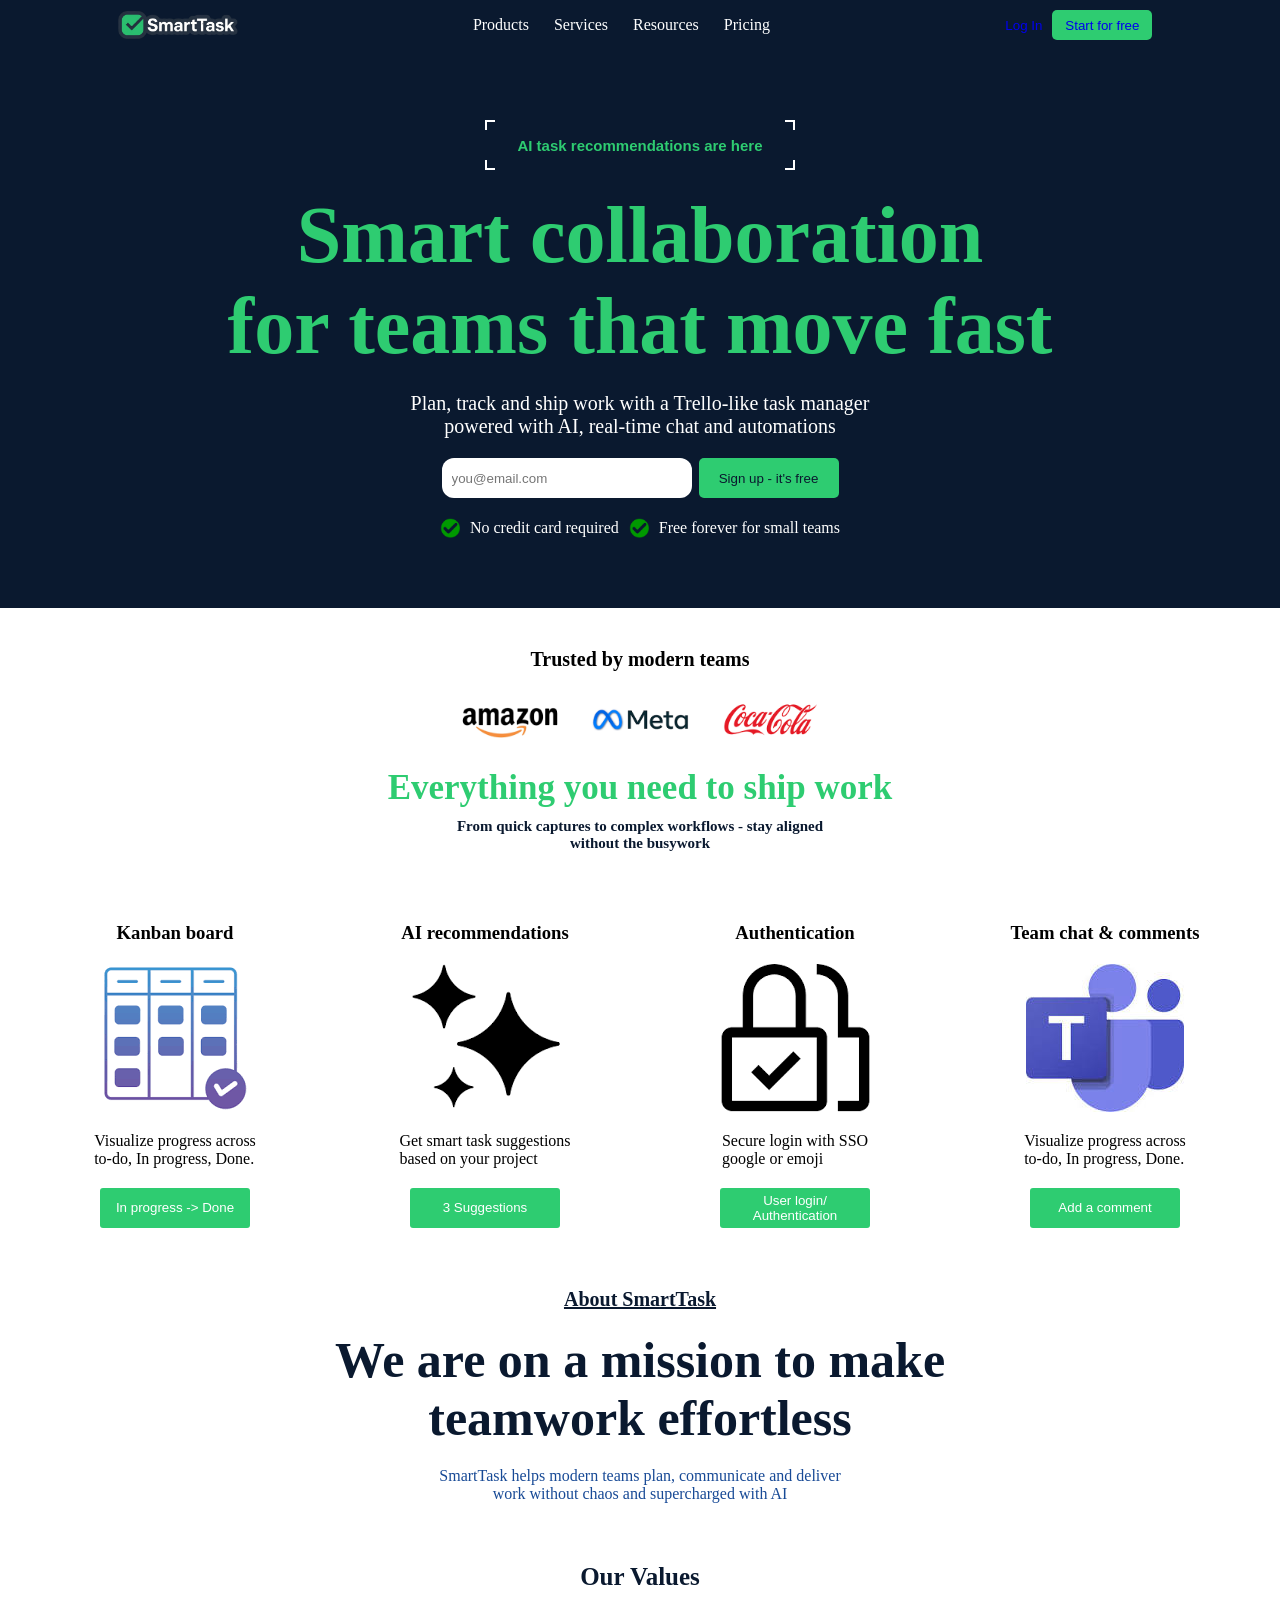
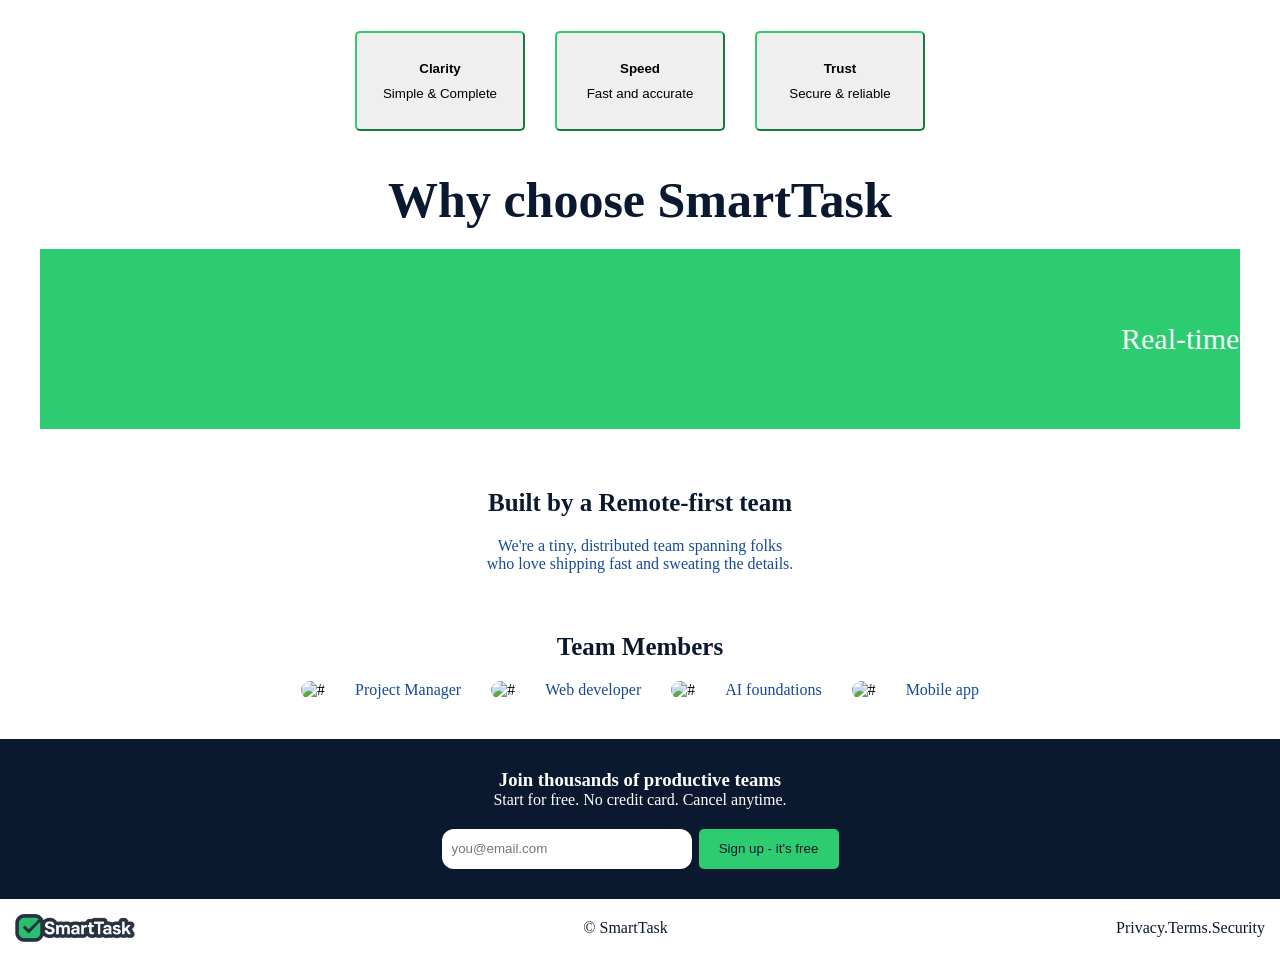
==== index.html @ 70580aa3 "first commit" ====
<!DOCTYPE html>
<html lang="en">
<head>
    <meta charset="UTF-8">
    <meta name="viewport" content="width=device-width, initial-scale=1.0">
    <title>SmartTask</title>
    <link rel="stylesheet" href="smart.css">
    <script defer src="/smart.js"></script>
</head>
<body>
    <div class="head">
        <img src="/sma.png">

        <div class="nav">

          <div class="dropdown">
            <a href="#">Products</a>
            <div class="dropdown-content">
                <a href="#">Team Collaboration</a>
                <a href="#">To-do list</a>
            </div>
          </div>

          <div class="dropdown">
            <a href="#">Services</a>
            <div class="dropdown-content">
                <a href="#">Automation</a>
                <a href="#">Ai Suggestions</a>
            </div>
          </div>
          
          <div class="dropdown">
            <a href="#">Resources</a>
            <div class="dropdown-content">
                <a href="">Kaban Board</a>
                <a href=""></a>
            </div>
          </div>

          <div class="dropdown">
            <a href="#">Pricing</a>
            <div class="dropdown-content">
                <a href="">Sign-up to premium</a>
            </div>
          </div>
        
        </div>

        <div class="btn">
            <button class="log"><a href="log.html"> Log In</a></button>
            <button class="start"><a href="sign.html">Start for free</a></button>
        </div>

    </div>

    <div class="section2">
        <button class="button"> <span> AI task recommendations are here</span></button>
        <h1>Smart collaboration <br>for teams that move fast</h1>
        <p class="para">Plan, track and ship work with a Trello-like task manager<br>powered with AI, real-time chat and automations</p>

        <div class="input">
        <input type="text" placeholder="you@email.com">
        <button><a href="sign.html">Sign up - it's free</a></button>
      </div>

      <div class="credit">
      <img class="tick" src="/tick.png"><p >No credit card required</p>
      <img class="tick" src="/tick.png"><p>Free forever for small teams</p>
    </div>
    </div>

    <div class="section3">
      <h5>Trusted by modern teams</h5>
      <div class="logo">
      <img src="/images/amazon.png">
      <img src="/images/meta.png">
      <img src="/images/coca.png">
      </div>

      <h4>Everything you need to ship work</h4>
      <h6>From quick captures to complex workflows - stay aligned <br> without the busywork</h6>
    </div>

    <div class="section4">
      <div class="card">
        <h3>Kanban board</h3>
        <img src="/images/KANBAN.png">
        <p>Visualize progress across <br>to-do, In progress, Done.</p>
        <button>In progress -> Done</button>
      </div>

      <div class="card">
        <h3>AI recommendations</h3>
        <img src="/images/ai.png">
        <p>Get smart task suggestions <br> based on your project</p>
        <button>3 Suggestions</button>
      </div>

      <div class="card">
        <h3>Authentication</h3>
        <img src="/images/authen.png">
        <p>Secure login with SSO<br>google or emoji</p>
        <button>User login/ Authentication</button>
      </div>

      <div class="card">
        <h3>Team chat & comments</h3>
        <img src="/images/team.jpg">
        <p>Visualize progress across <br>to-do, In progress, Done.</p>
        <button>Add a comment</button>
      </div>

    </div>

    <div class="section5">
      <h6><u>About SmartTask</u></h6>
      <h2> We are on a mission to make<br>teamwork effortless</h2>
      <p>SmartTask helps modern teams plan, communicate and deliver <br> work without chaos and supercharged with AI</p>
      <h4><b>Our Values</b></h4>
      <div class="values">
        <button><b>Clarity</b> <br> Simple & Complete </button>
        <button><b>Speed</b> <br> Fast and accurate</button>
        <button><b>Trust</b> <br> Secure & reliable</button>
      </div>
      <h2> Why choose SmartTask</h2>

      <div class="why">
        <marquee><p>Real-time collaboration that acutally works; AI that saves time, not adds time;       A clean UI your team will love;      Free getting-started plan</p>
    </marquee>
      </div>

      <h4>Built by a Remote-first team</h4>
      <p>We're a tiny, distributed team spanning folks<br> who love shipping fast and sweating the details. </p>
      <h4>Team Members</h4>
      <div class="teamimg">
      <img src="" alt="#"><p>Project Manager</p>
      <img src="" alt="#"><p>Web developer</p>
      <img src="" alt="#"><p>AI foundations</p>
      <img src="" alt="#"><p>Mobile app</p>
    </div>
    </div>

    <div class="down">
      <h3>Join thousands of productive teams</h3>
      <p>Start for free. No credit card. Cancel anytime.</p>
      <div class="input">
        <input type="text" placeholder="you@email.com">
        <button><a href="sign.html">Sign up - it's free</a></button>
      </div>
    </div>

    <footer>
      <img src="/sma.png">
      <p>&copy SmartTask</p>
      <p href="">Privacy.Terms.Security</p>
    </footer>
</body>
</html>
---- smart.css ----
*{
    margin: 0;
    padding: 0;
    box-sizing: border-box;
}

.head{
    display: flex;
    flex-direction: row;
    justify-content: space-around;
    align-items: center;
    background-color: #0a192f;
    width: 100%;
    padding: 10px;
}
.head img{
    width: 120px;
    margin-left: -10px;
}
.nav{
    display: flex;
    gap: 25px;
}
.nav a{
    text-decoration: none;
    color: white;
}
.log{
    background: none;
    color: white;
    border: none;
}
.start{
    background: #2ecc71;
    color: white;
    border: none;
    height: 30px;
    width: 100px;
    border-radius: 5px;
}
.dropdown{
    position: relative;
}
.dropdown-content{
    display: none;
    position: absolute;
    top: 100%;
    left: 0;
    background-color: #2ecc71;
    min-width: 150px;
    border-radius: 5px;
    z-index: 1000;
    flex-direction: column;
}
.dropdown-content a{
    padding: 0.7rem 1rem;
    color: white;
    text-decoration: none;
    display: block;
}
.dropdown-content a:hover{
    color: #0a192f;
}
.dropdown:hover .dropdown-content{
    display: flex;
}
.btn{
    display: flex;
    gap: 10px;
}
.btn a{
    text-decoration: none;
}
.start:hover{
    color: #2ecc71;
    background-color: white;
}
.log:hover{
    color: #2ecc71;
}
.section2{
    display: flex;
    flex-direction: column;
    justify-content: center;
    align-items: center;
    padding: 70px;
    gap: 20px;
    text-align: center;
    background-color: #0a192f;
}

.button {
    margin: 0;
    height: auto;
    background: transparent;
    padding: 0;
    border: none;
    cursor: pointer;
  }
  

 .button {
    position: relative;
    height: 50px;
    padding: 0 30px;
    border: 2px solid white;
    background: #0a192f;
    user-select: none;
    white-space: nowrap;
    transition: all .05s linear;
    color: #2ecc71;
  
   }
   
 .button:before, .button:after {
    content: "";
    position: absolute;
    background: #0a192f;
    transition: all .2s linear;
   }
   
   .button:before {
    width: calc(100% + 6px);
    height: calc(100% - 16px);
    top: 8px;
    left: -3px;
   }
   
   .button:after {
    width: calc(100% - 16px);
    height: calc(100% + 6px);
    top: -3px;
    left: 8px;
   }
   
   .button:hover {
    cursor: crosshair;
   }
   
   .button:active {
    transform: scale(0.95);
   }
   
   .button:hover:before {
    height: calc(100% - 32px);
    top: 16px;
   }
   
   .button:hover:after {
    width: calc(100% - 32px);
    left: 16px;
   }
   
   .button span {
    font-size: 15px;
    z-index: 3;
    position: relative;
    font-weight: 600;
   }

 h1{
    font-size: 80px;
    color: #2ecc71;
    gap: none;
   }
   .para{
    font-size: 20px;
    color: white;
   }
   .input{
    display: flex;
    align-items: center;
    gap: 7px;
    
   }
   .input input{
    width: 250px;
    height: 40px;
    border-radius: 12px;
    padding: 10px;
    border: 1px black;
   }
   .input button{
    background: #2ecc71;
    color: white;
    border: none;
    height: 40px;
    width: 140px;
    border-radius: 5px;
   }
   .input a{
    text-decoration: none;
    color: #0a192f;
   }
   
   .input button:hover{
    background: white;
    color: #2ecc71;
    cursor: pointer;
   }
   .tick{
    width: 20px;
   }
   .credit p{
    color: white;
   }
   .credit{
    display: flex;
    flex-direction: row;
    align-items: center;
    gap: 10px;
   }
   .section3{
    padding: 40px;
   display: flex;
   flex-direction: column;
   align-items: center;
   justify-content: center;
   }
   .section3 h5{
    font-size: 20px;
   }
   .logo img{
    width: 100px;
   }
   .logo{    
    display: flex;
    padding: 20px;
    gap: 30px;
}
.section3 h4{
    font-size: 35px;
    color: #2ecc71;
}
.section3 h6{
    font-size: 15px;
    padding: 10px;
    text-align: center;
    color: #0a192f;
}
.section4{
    display: flex;
    padding: 10px;
    gap: 80px;
    flex-direction: row;
    justify-content: center;
    align-items: center;
}
.card{
    border:10px black;
    border-radius: 5px;
    width: 230px;
    display: flex;
    flex-direction: column;
    justify-content: center;
    align-items: center;
    gap: 20px;
    color: black;
    padding: 10px;
}
.card:hover{
    color: #2ecc71;
    transform: scale(1.1); 
    background-color: #0a192f;
    box-shadow: 0 10px 20px rgba(0,0,0,0.2);
    z-index: 10; 
}
.card button{
    border: 1px #0a192f;
    border-radius: 3px;
    color: white;
    background-color: #2ecc71;
    width: 150px;
    height: 40px;
}
.section5{
    display: flex;
    flex-direction: column;
    justify-content: center;
    align-items: center;
    padding: 40px;
    gap: 20px;
}
.section5 h6{
    font-size: 20px;
    color: #0a192f;
}
.section5 h2{
    text-align: center;
    color: #0a192f;
    font-size: 50px;
}
.section5 p{
    text-align: center;
    color: #184a96;
}
.section5 h4{
    font-size: 25px;
    color: #0a192f;
    padding-top: 40px;
}
.values{
    display: flex;
    gap: 30px;
    padding: 20px;
    justify-content: center;
    align-items: center;
}
.values button{
    width: 170px;
    height: 100px;
    border-radius: 5px;
    line-height: 25px;
    border-color: #2ecc71;
    text-align: center;
}
.values button:hover{
    background: #2ecc71;
    color: white;
}
.why{
    display: flex;
    flex-direction: column;
    align-items: center;
    justify-content: center;
    background-color: #2ecc71;
    width: 100%;
    height: 20vh;
}
.why p{
    font-size: 30px;
    color: white;
}
marquee {
    width: 100%;
    animation: scroll-left 15s linear infinite;
  }
  
  @keyframes scroll-left {
    0% { transform: translateX(100%); }
    100% { transform: translateX(-100%); }
  }
.teamimg{
    display: flex;
    flex-direction: row;
    gap: 30px;
}
.teamimg img{
    border-radius: 20px;
}
.down{
    background-color: #0a192f;
    padding: 30px;
    display: flex;
    flex-direction: column;
    gap: 10px;
    justify-content: center;
    align-items: center;
    color: white;
}
.down p{
    margin-top: -10px;
    padding-bottom: 10px;
}
footer img{
    width: 120px;
   
}
footer{
    padding: 15px;
    display: flex;
    flex-direction: row;
    justify-content: space-between;
    align-items: center;
}
footer p{
    color: #0a192f;
}
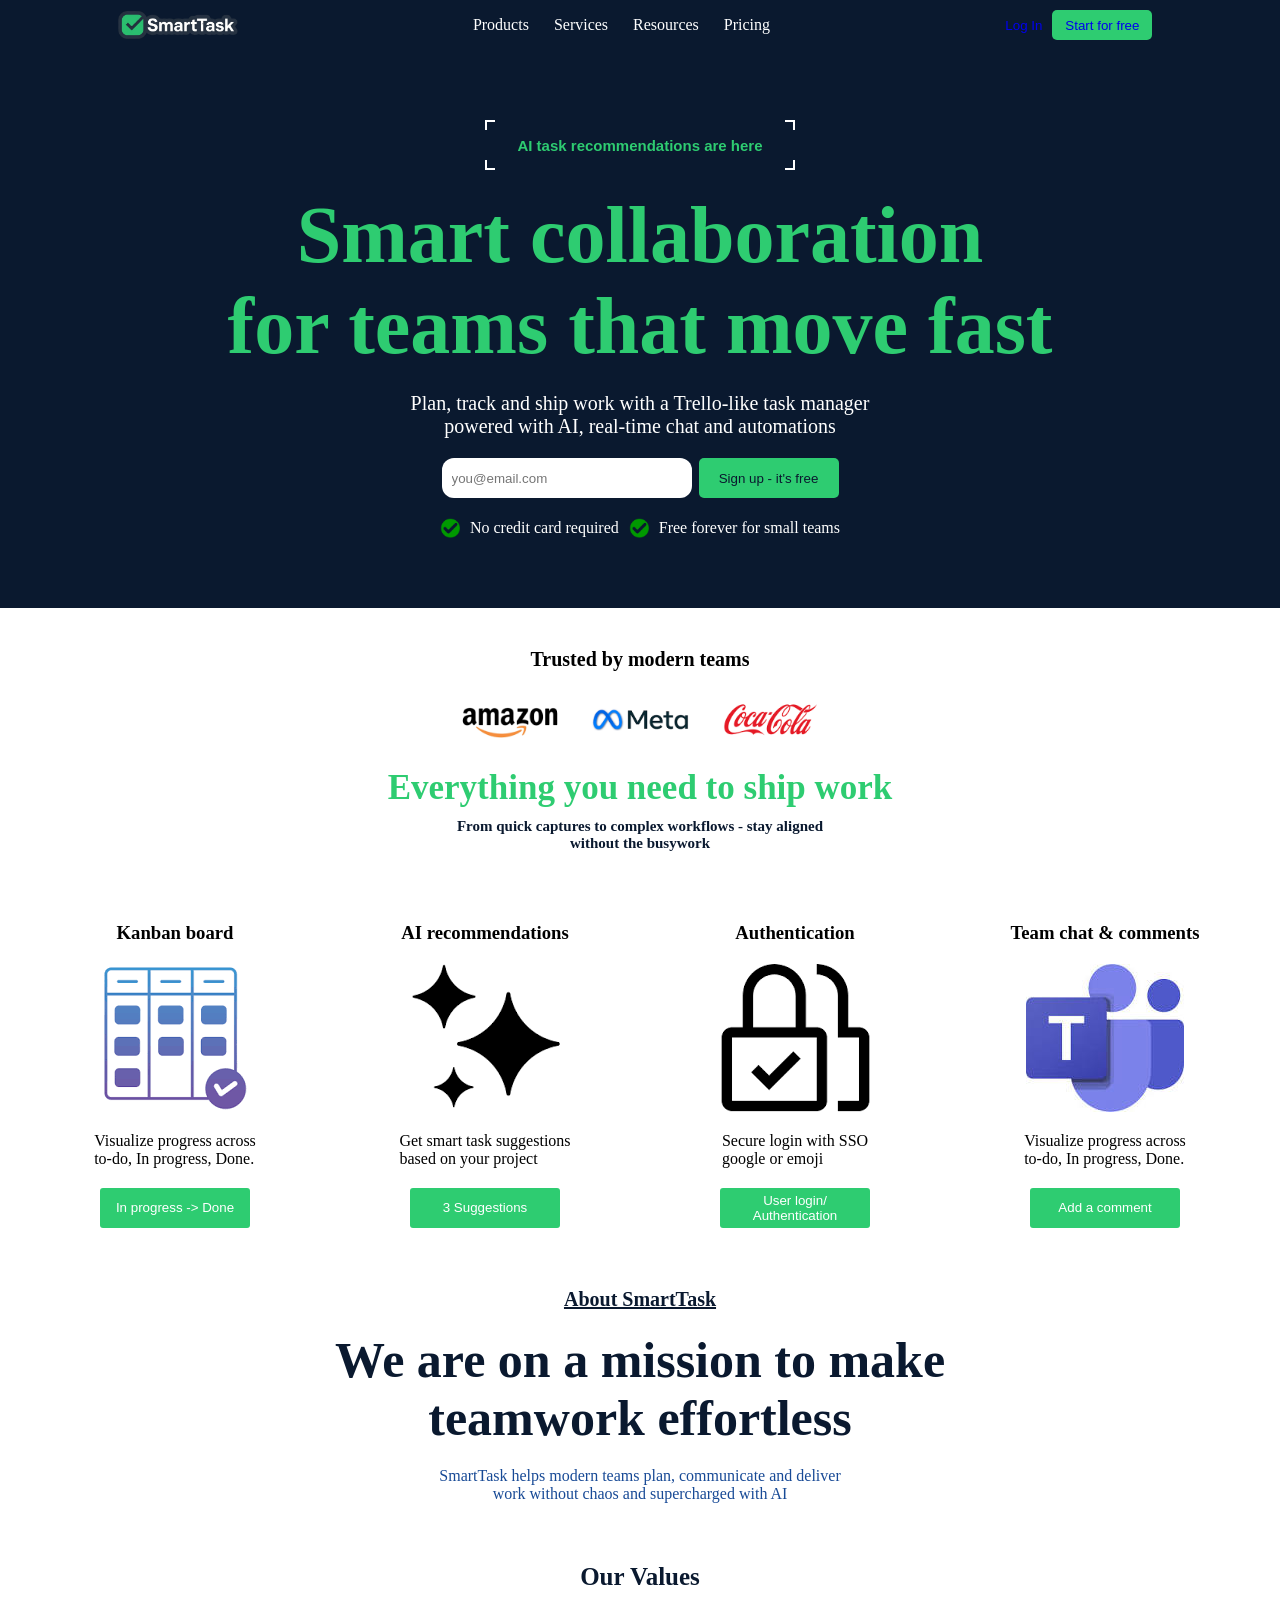
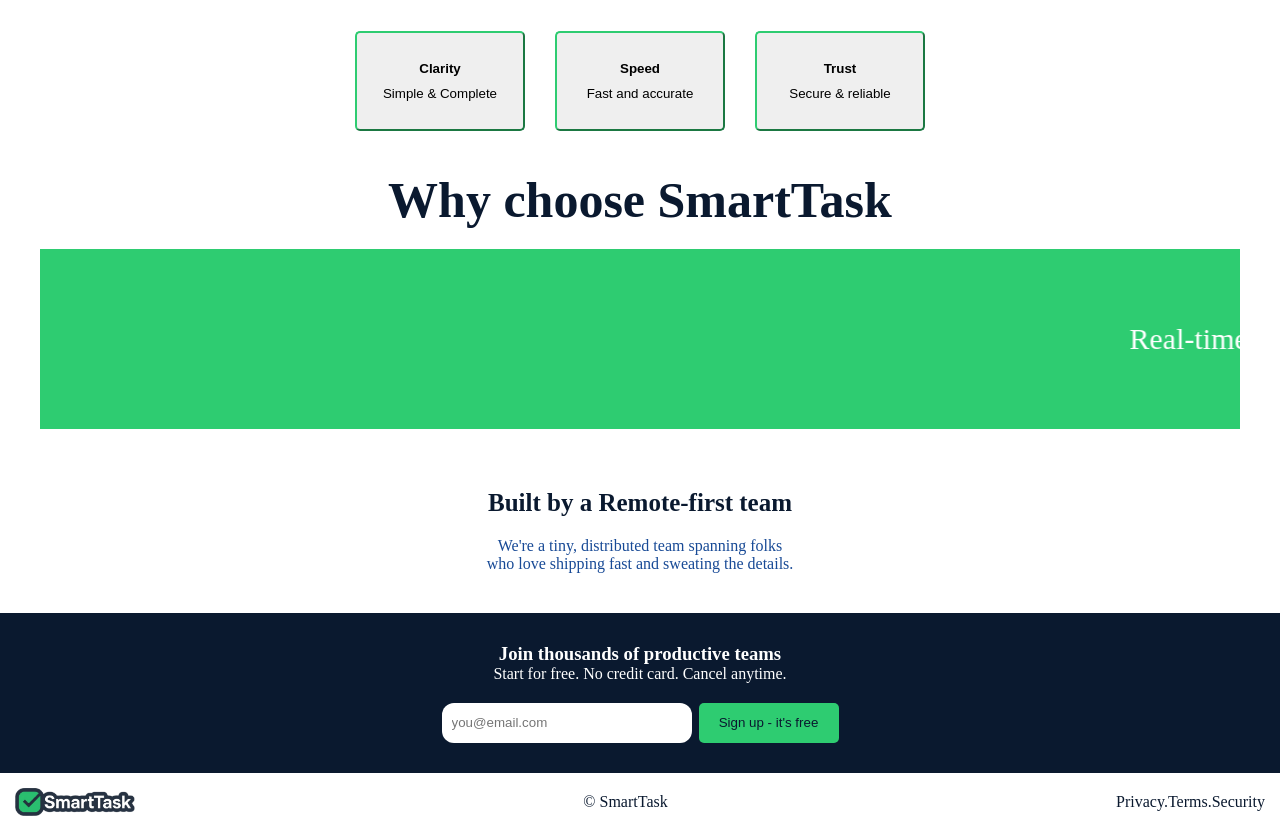
==== commit 5411f024: "removed some features from index.html" ====
--- a/index.html
+++ b/index.html
@@ -131,12 +131,7 @@
 
       <h4>Built by a Remote-first team</h4>
       <p>We're a tiny, distributed team spanning folks<br> who love shipping fast and sweating the details. </p>
-      <h4>Team Members</h4>
-      <div class="teamimg">
-      <img src="" alt="#"><p>Project Manager</p>
-      <img src="" alt="#"><p>Web developer</p>
-      <img src="" alt="#"><p>AI foundations</p>
-      <img src="" alt="#"><p>Mobile app</p>
+    
     </div>
     </div>
 
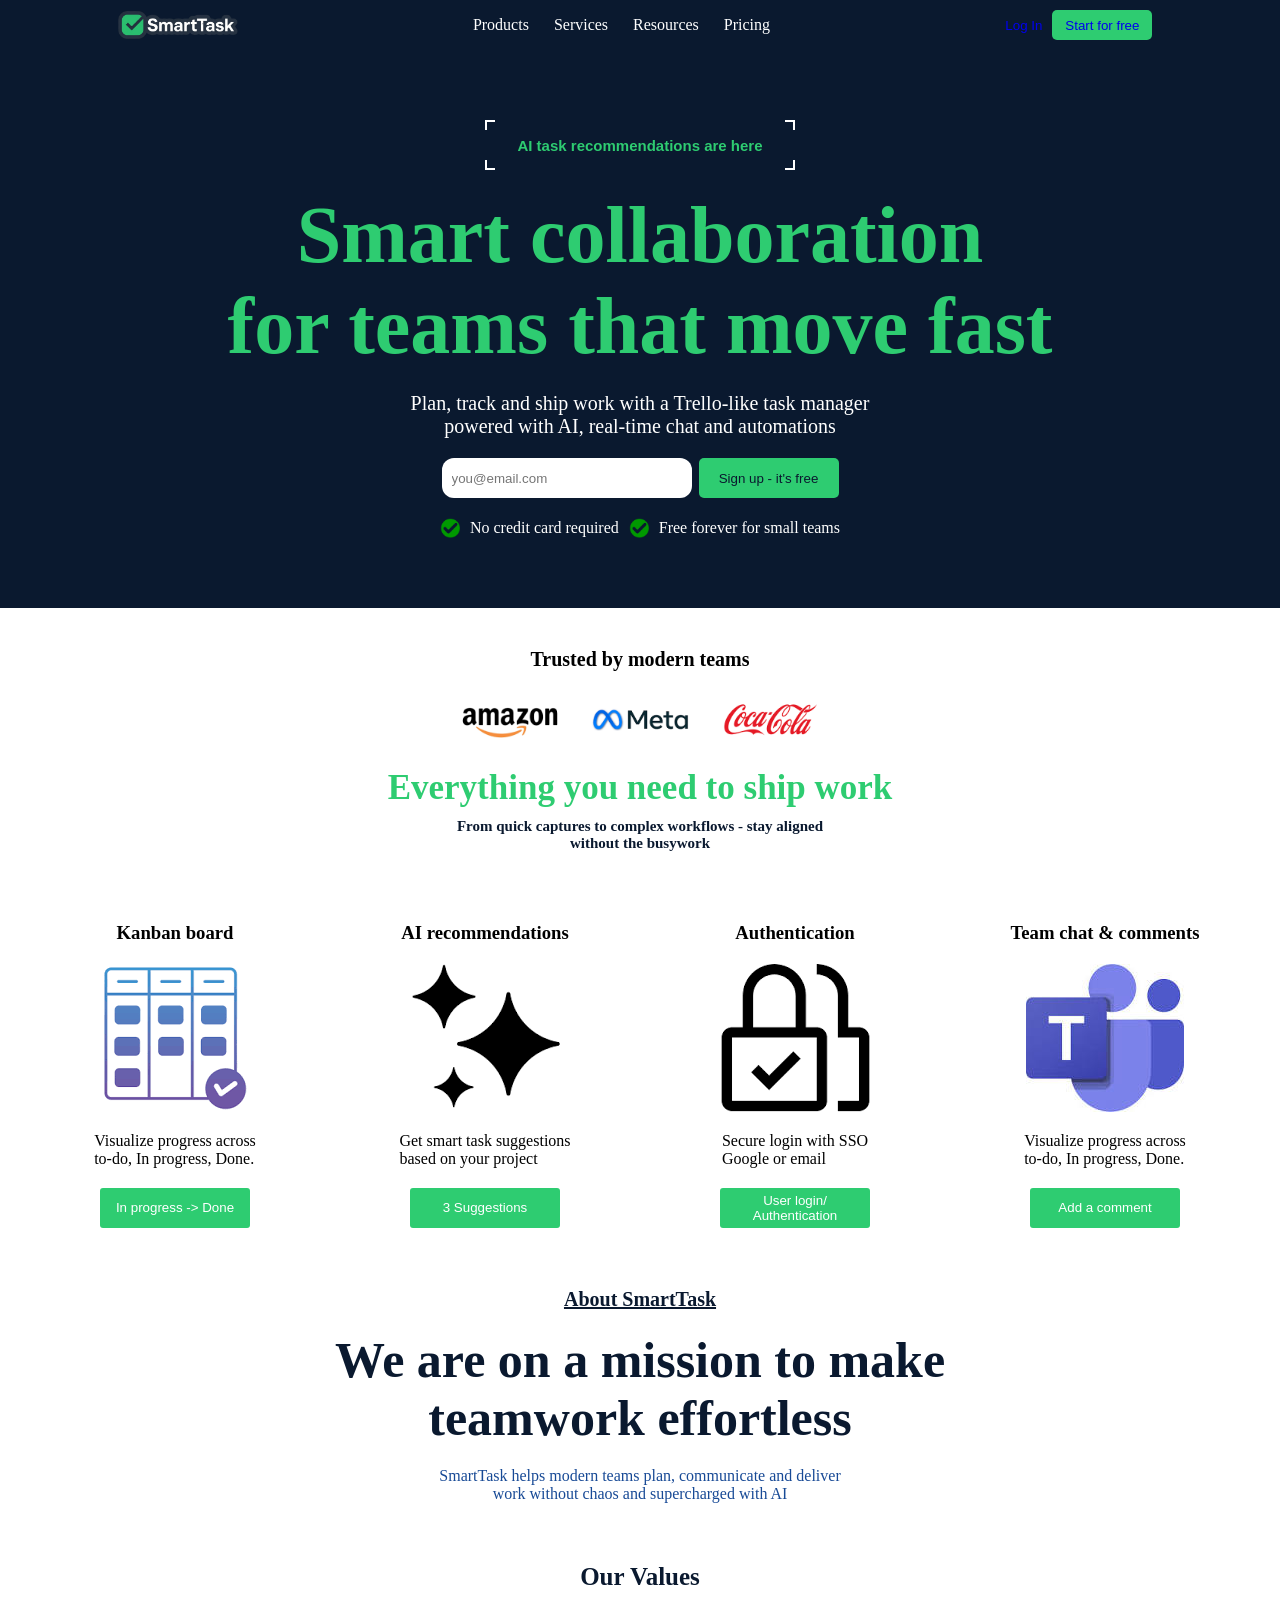
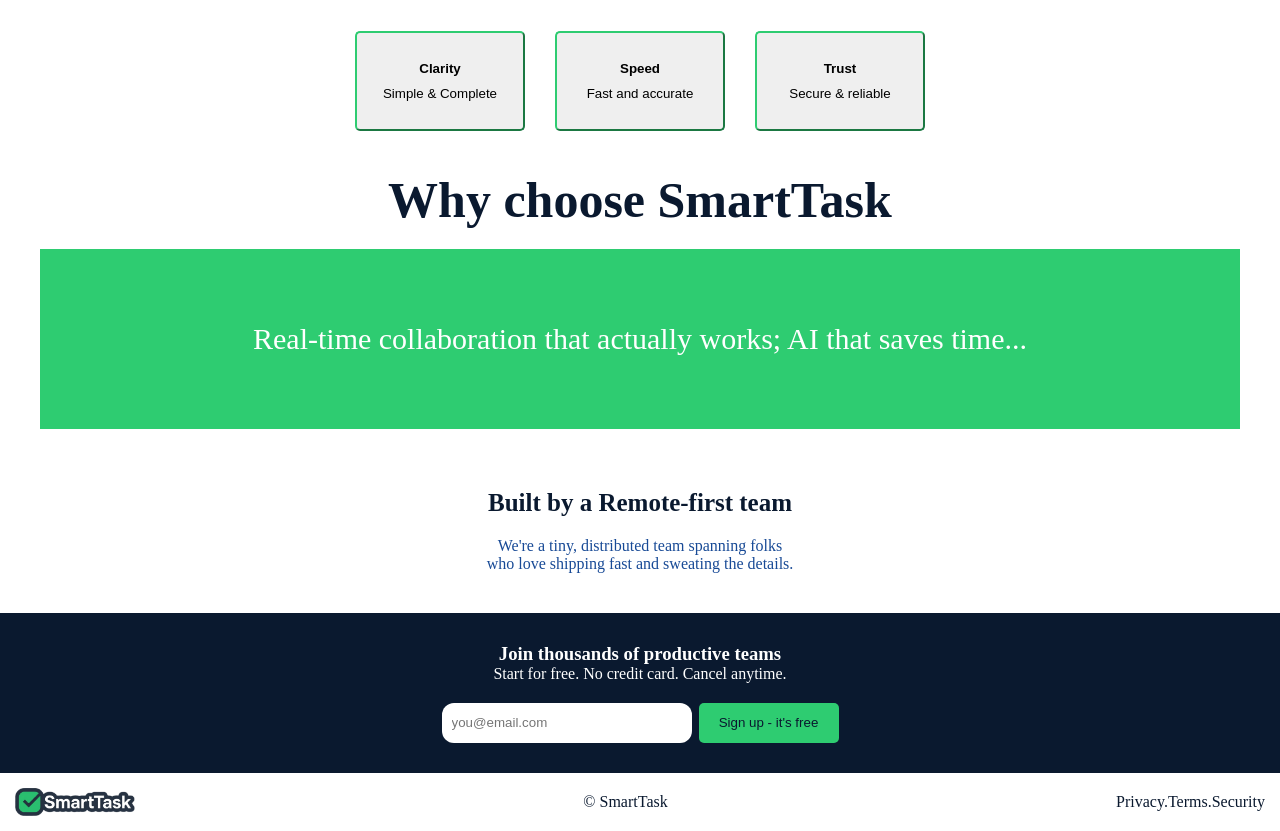
==== commit 508ea040: "i added the media query" ====
--- a/index.html
+++ b/index.html
@@ -10,7 +10,7 @@
 <body>
     <div class="head">
         <img src="/sma.png">
-
+        <div class="menu">☰</div>
         <div class="nav">
 
           <div class="dropdown">
@@ -99,7 +99,7 @@
       <div class="card">
         <h3>Authentication</h3>
         <img src="/images/authen.png">
-        <p>Secure login with SSO<br>google or emoji</p>
+        <p>Secure login with SSO<br>Google or email</p>
         <button>User login/ Authentication</button>
       </div>
 
@@ -125,8 +125,9 @@
       <h2> Why choose SmartTask</h2>
 
       <div class="why">
-        <marquee><p>Real-time collaboration that acutally works; AI that saves time, not adds time;       A clean UI your team will love;      Free getting-started plan</p>
-    </marquee>
+        <p class="scroll-text">
+          Real-time collaboration that actually works; AI that saves time...
+        </p>
       </div>
 
       <h4>Built by a Remote-first team</h4>
--- a/smart.css
+++ b/smart.css
@@ -21,6 +21,9 @@
     display: flex;
     gap: 25px;
 }
+.menu {
+    display: none;
+  }
 .nav a{
     text-decoration: none;
     color: white;
@@ -30,6 +33,10 @@
     color: white;
     border: none;
 }
+.scroll-text {
+    font-size: 16px;
+    text-align: center;
+  }
 .start{
     background: #2ecc71;
     color: white;
@@ -331,15 +338,6 @@
     font-size: 30px;
     color: white;
 }
-marquee {
-    width: 100%;
-    animation: scroll-left 15s linear infinite;
-  }
-  
-  @keyframes scroll-left {
-    0% { transform: translateX(100%); }
-    100% { transform: translateX(-100%); }
-  }
 .teamimg{
     display: flex;
     flex-direction: row;
@@ -376,3 +374,94 @@
 footer p{
     color: #0a192f;
 }
+
+@media (max-width: 320px){
+.nav {
+      display: none;
+    }
+.btn {
+      display: none;
+    }
+    .head {
+      justify-content: space-between;
+      padding: 10px 15px;
+    }
+    .menu {
+      display: block;
+      font-size: 25px;
+      color: white;
+    }
+    .section2 {
+      padding: 30px 15px;
+    }
+    h1 {
+      font-size: 28px;
+      line-height: 1.2;
+    }
+    .para {
+      font-size: 14px;
+    }
+    .input {
+      flex-direction: column;
+      width: 100%;
+    }
+    .input input {
+      width: 100%;
+    }
+    .input button {
+      width: 100%;
+    }
+    .credit {
+      flex-direction: column;
+      gap: 5px;
+      text-align: center;
+    }
+    .section3 {
+      padding: 20px;
+    }
+    .logo {
+      flex-direction: column;
+      gap: 15px;
+    }
+    .logo img {
+      width: 80px;
+    }
+    .section3 h4 {
+      font-size: 20px;
+      text-align: center;
+    }
+    .section4 {
+      flex-direction: column;
+      gap: 20px;
+    }
+    .card {
+      width: 100%;
+    
+    .values {
+      flex-direction: column;
+      gap: 15px;
+    }
+    .values button {
+      width: 100%;
+    }
+    .why{
+      height: auto;
+      padding: 20px;
+    }
+    .why p {
+      font-size: 16px;
+      text-align: center;
+    }
+    .down {
+      padding: 20px;
+    }
+    .down .input {
+      flex-direction: column;
+      width: 100%;
+    }
+    footer{
+      flex-direction: column;
+      gap: 10px;
+      text-align: center;
+    }
+}}
